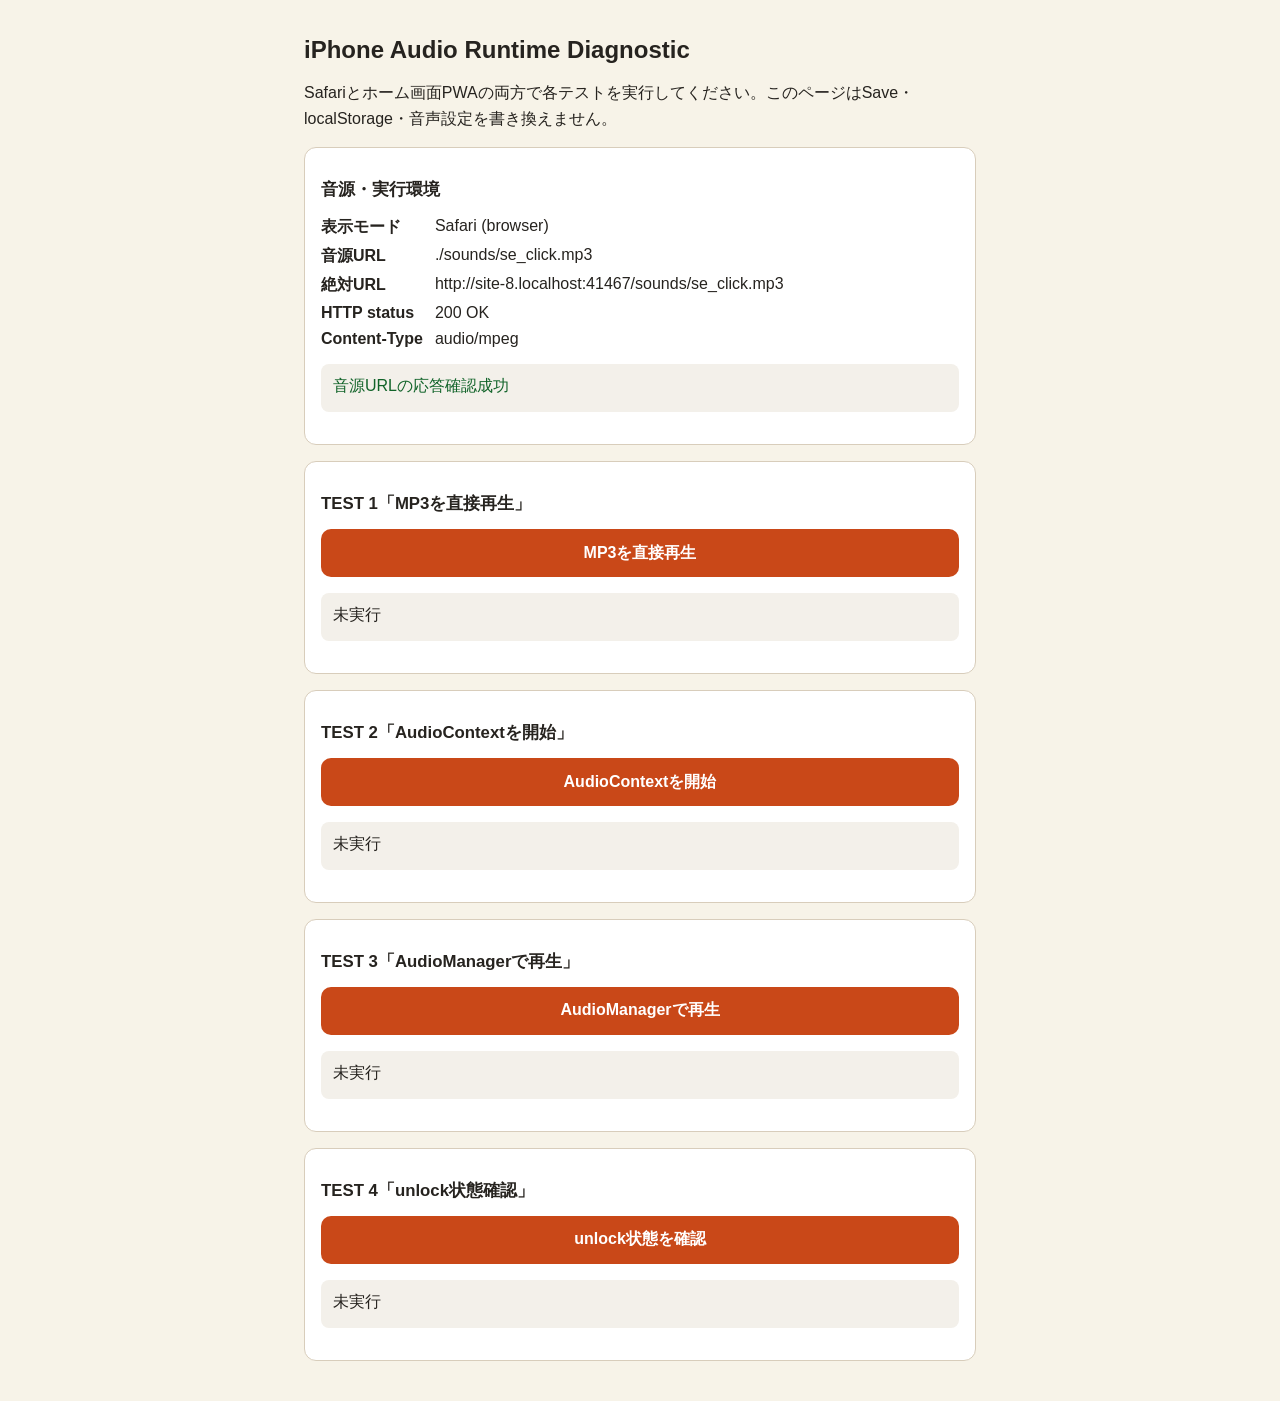
==== audio-audit.html @ 59cc5764 "Add temporary iPhone audio diagnostic page" ====
<!doctype html>
<html lang="ja">
<head>
  <meta charset="utf-8">
  <meta name="viewport" content="width=device-width, initial-scale=1, viewport-fit=cover">
  <meta name="apple-mobile-web-app-capable" content="yes">
  <title>Project EBI iPhone Audio Runtime Diagnostic</title>
  <style>
    :root{font-family:-apple-system,BlinkMacSystemFont,"Hiragino Sans","Yu Gothic",sans-serif;color:#26231f;background:#f7f3e8}*{box-sizing:border-box}body{margin:0}main{max-width:44rem;margin:auto;padding:max(20px,env(safe-area-inset-top)) max(16px,env(safe-area-inset-right)) max(24px,env(safe-area-inset-bottom)) max(16px,env(safe-area-inset-left))}h1{font-size:1.5rem}.note{line-height:1.6}section{margin:16px 0;padding:16px;border:1px solid #d8cdbb;border-radius:12px;background:#fff}h2{font-size:1.05rem}button{width:100%;min-height:48px;padding:12px;border:0;border-radius:10px;background:#c94818;color:#fff;font:inherit;font-weight:700;touch-action:manipulation}button:focus-visible{outline:3px solid #155eef;outline-offset:3px}dl{display:grid;grid-template-columns:max-content 1fr;gap:8px 12px}dt{font-weight:700}dd{min-width:0;margin:0;overflow-wrap:anywhere}.result{padding:12px;min-height:3rem;border-radius:8px;background:#f3f0ea;white-space:pre-wrap;overflow-wrap:anywhere}.ok{color:#116329}.error{color:#a01818}
  </style>
</head>
<body>
  <main>
    <h1>iPhone Audio Runtime Diagnostic</h1>
    <p class="note">Safariとホーム画面PWAの両方で各テストを実行してください。このページはSave・localStorage・音声設定を書き換えません。</p>
    <section id="ar-capture"><h2>音源・実行環境</h2><dl><dt>表示モード</dt><dd id="mode">確認中</dd><dt>音源URL</dt><dd>./sounds/se_click.mp3</dd><dt>絶対URL</dt><dd id="url">確認中</dd><dt>HTTP status</dt><dd id="status">未確認</dd><dt>Content-Type</dt><dd id="mime">未確認</dd></dl><p id="fetch" class="result" role="status" aria-live="polite">確認中</p></section>
    <section id="ar-photo"><h2>TEST 1「MP3を直接再生」</h2><button id="direct" type="button">MP3を直接再生</button><p id="direct-result" class="result" role="status" aria-live="polite">未実行</p></section>
    <section id="ar-search"><h2>TEST 2「AudioContextを開始」</h2><button id="context" type="button">AudioContextを開始</button><p id="context-result" class="result" role="status" aria-live="polite">未実行</p></section>
    <section data-achievement-claim><h2>TEST 3「AudioManagerで再生」</h2><button id="manager" type="button">AudioManagerで再生</button><p id="manager-result" class="result" role="status" aria-live="polite">未実行</p></section>
    <section data-achievement-claim><h2>TEST 4「unlock状態確認」</h2><button id="state" type="button">unlock状態を確認</button><p id="state-result" class="result" role="status" aria-live="polite">未実行</p></section>
  </main>
  <script src="./js/config.js"></script>
  <script src="./js/sound.js?rev=audio-1-unlock"></script>
  <script>
    (function(){
      'use strict';
      var soundUrl=new URL('./sounds/se_click.mp3',location.href),context=null;
      function el(id){return document.getElementById(id)}
      function errorText(error){return(error&&error.name||'Error')+': '+(error&&error.message||String(error||'不明なエラー'))}
      function show(id,text,ok){var node=el(id);node.textContent=text;node.className='result '+(ok?'ok':'error')}
      function audioManager(){return window.EbiAR&&(EbiAR.AudioManager||EbiAR.sound)}
      el('url').textContent=soundUrl.href;
      el('mode').textContent=matchMedia('(display-mode: standalone)').matches||navigator.standalone===true?'ホーム画面PWA (standalone)':'Safari (browser)';
      fetch(soundUrl.href,{method:'HEAD',cache:'no-store',credentials:'same-origin'}).then(function(response){el('status').textContent=response.status+' '+response.statusText;el('mime').textContent=response.headers.get('Content-Type')||'(ヘッダーなし)';show('fetch',response.ok?'音源URLの応答確認成功':'音源URLの応答確認失敗',response.ok)}).catch(function(error){el('status').textContent='取得失敗';el('mime').textContent='取得失敗';show('fetch','fetch失敗\nError: '+errorText(error),false)});
      el('direct').addEventListener('click',async function(){try{var audio=new Audio('./sounds/se_click.mp3');audio.volume=1;await audio.play();show('direct-result','MP3直接再生：成功\n再生開始成功',true)}catch(error){show('direct-result','MP3直接再生：失敗\nError: '+errorText(error),false)}});
      el('context').addEventListener('click',async function(){try{var Context=window.AudioContext||window.webkitAudioContext;if(!Context)throw new Error('AudioContext / webkitAudioContext が利用できません');context=context||new Context();if(context.state==='suspended')await context.resume();show('context-result','AudioContext：'+context.state,context.state==='running')}catch(error){show('context-result','AudioContext：失敗\nError: '+errorText(error),false)}});
      el('manager').addEventListener('click',async function(){var api=audioManager(),captured=null,off=function(){};try{if(!api)throw new Error('AudioManagerが読み込まれていません');if(EbiAR.events)off=EbiAR.events.on('audio:error',function(detail){captured=detail&&detail.error});var unlocked=await api.unlock();var played=await api.playSe('button-tap');if(!played)throw captured||new Error('playSe が false を返しました');show('manager-result','AudioManager：成功\nunlock：'+unlocked+'\n再生開始成功',true)}catch(error){show('manager-result','AudioManager：失敗\nError: '+errorText(captured||error),false)}finally{off()}});
      el('state').addEventListener('click',function(){try{var api=audioManager();if(!api)throw new Error('AudioManagerが読み込まれていません');var value=api.getState();show('state-result',['AudioManager initialize状態：初期化済み','unlock状態：'+value.unlocked,'AudioContext.state：'+(context?context.state:'未生成'),'SE：'+(value.seEnabled?'ON':'OFF'),'SE Volume：'+value.seVolume].join('\n'),true)}catch(error){show('state-result','unlock状態確認：失敗\nError: '+errorText(error),false)}});
    })();
  </script>
</body>
</html>
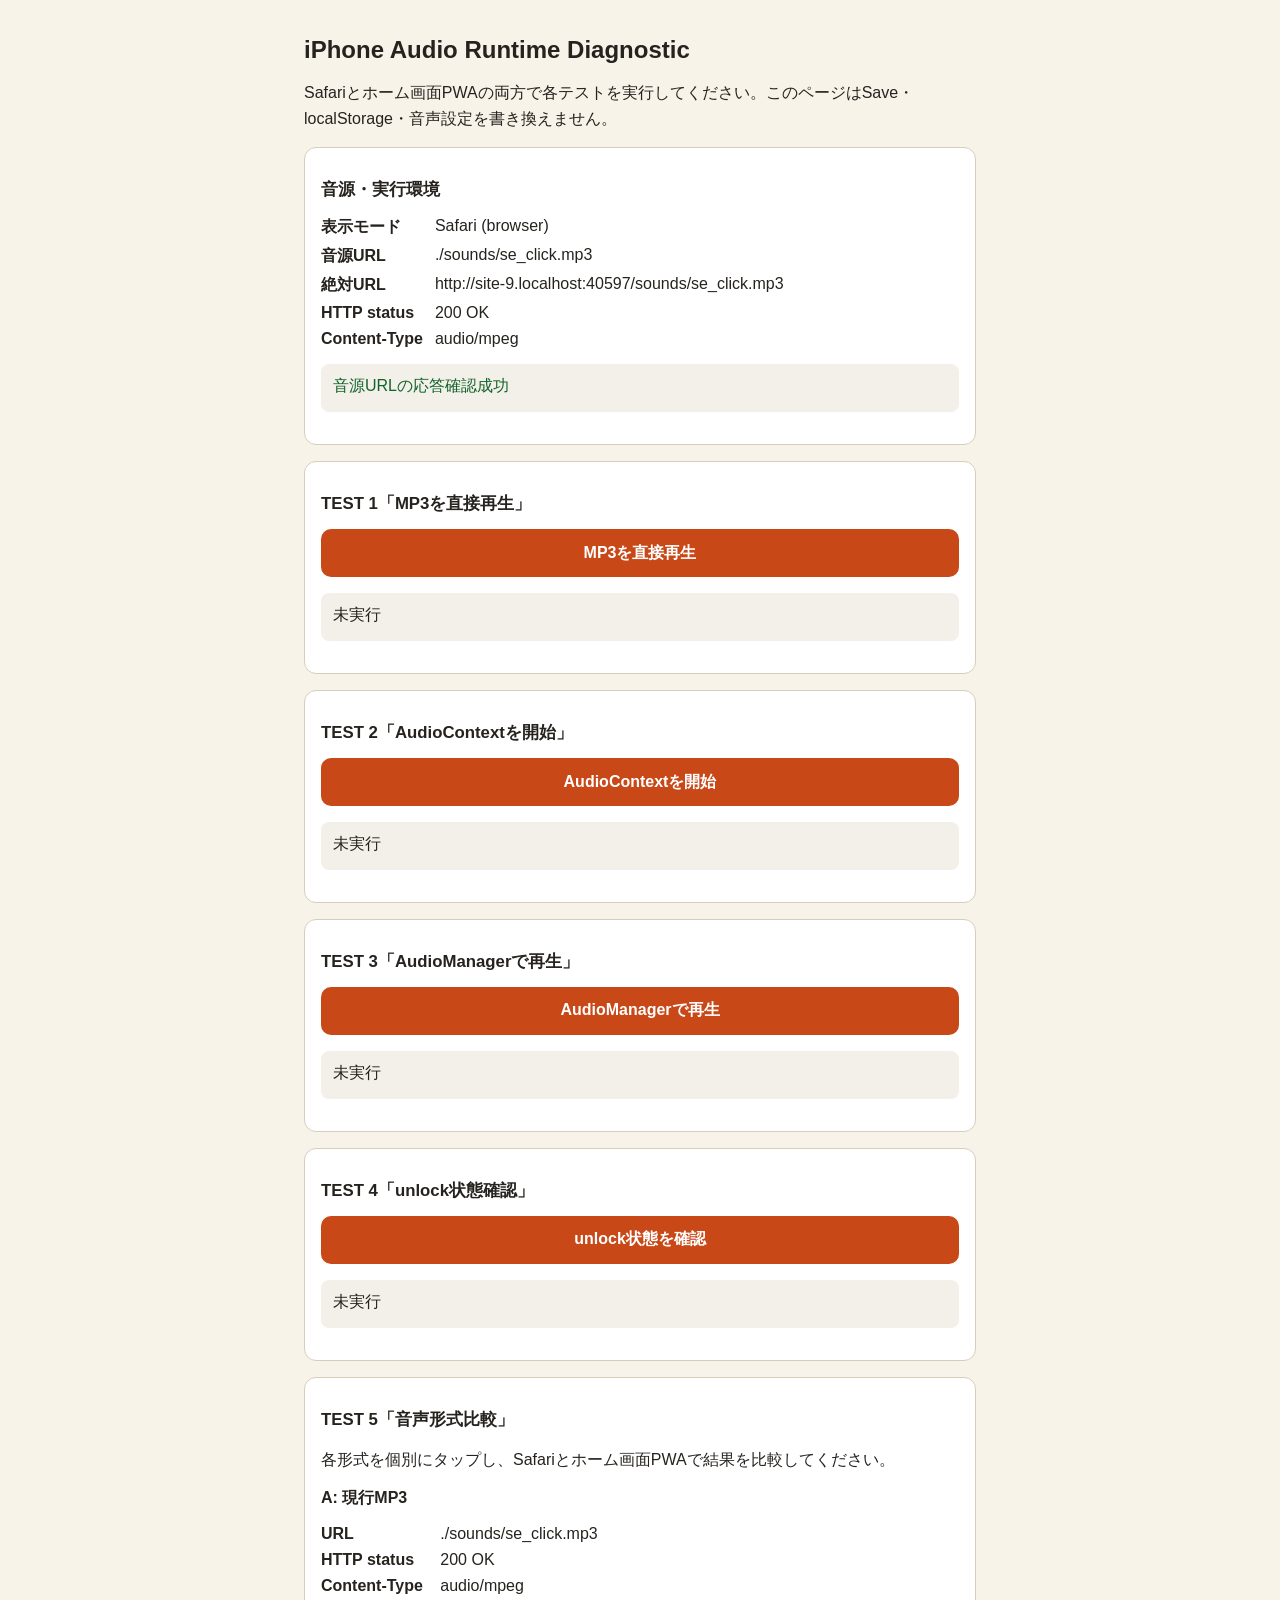
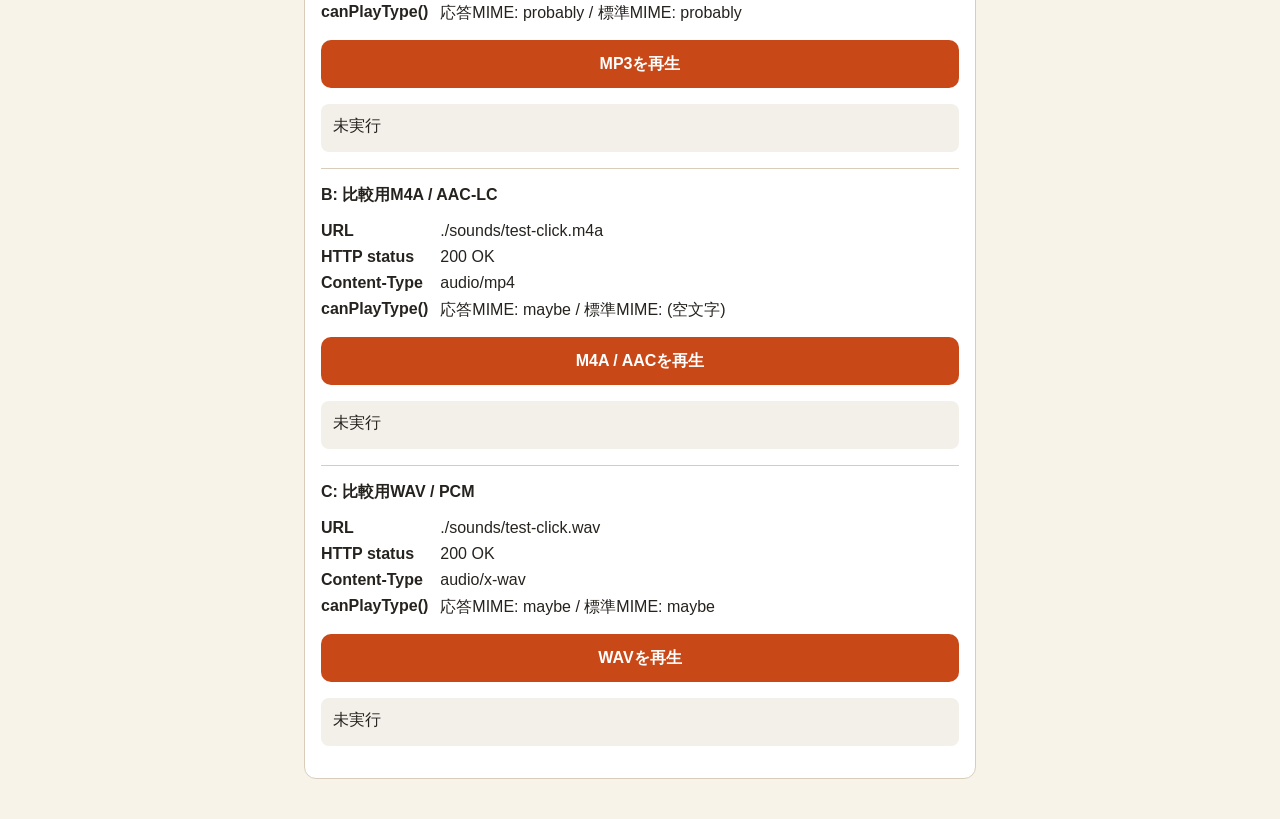
==== commit 60692d85: "Update temporary iPhone audio format diagnostic" ====
--- a/audio-audit.html
+++ b/audio-audit.html
@@ -6,7 +6,7 @@
   <meta name="apple-mobile-web-app-capable" content="yes">
   <title>Project EBI iPhone Audio Runtime Diagnostic</title>
   <style>
-    :root{font-family:-apple-system,BlinkMacSystemFont,"Hiragino Sans","Yu Gothic",sans-serif;color:#26231f;background:#f7f3e8}*{box-sizing:border-box}body{margin:0}main{max-width:44rem;margin:auto;padding:max(20px,env(safe-area-inset-top)) max(16px,env(safe-area-inset-right)) max(24px,env(safe-area-inset-bottom)) max(16px,env(safe-area-inset-left))}h1{font-size:1.5rem}.note{line-height:1.6}section{margin:16px 0;padding:16px;border:1px solid #d8cdbb;border-radius:12px;background:#fff}h2{font-size:1.05rem}button{width:100%;min-height:48px;padding:12px;border:0;border-radius:10px;background:#c94818;color:#fff;font:inherit;font-weight:700;touch-action:manipulation}button:focus-visible{outline:3px solid #155eef;outline-offset:3px}dl{display:grid;grid-template-columns:max-content 1fr;gap:8px 12px}dt{font-weight:700}dd{min-width:0;margin:0;overflow-wrap:anywhere}.result{padding:12px;min-height:3rem;border-radius:8px;background:#f3f0ea;white-space:pre-wrap;overflow-wrap:anywhere}.ok{color:#116329}.error{color:#a01818}
+    :root{font-family:-apple-system,BlinkMacSystemFont,"Hiragino Sans","Yu Gothic",sans-serif;color:#26231f;background:#f7f3e8}*{box-sizing:border-box}body{margin:0}main{max-width:44rem;margin:auto;padding:max(20px,env(safe-area-inset-top)) max(16px,env(safe-area-inset-right)) max(24px,env(safe-area-inset-bottom)) max(16px,env(safe-area-inset-left))}h1{font-size:1.5rem}.note{line-height:1.6}section{margin:16px 0;padding:16px;border:1px solid #d8cdbb;border-radius:12px;background:#fff}h2{font-size:1.05rem}.format{margin-top:16px;padding-top:16px;border-top:1px solid #d8cdbb}.format:first-of-type{margin-top:0;padding-top:0;border-top:0}.format h3{margin:0 0 10px;font-size:1rem}button{width:100%;min-height:48px;padding:12px;border:0;border-radius:10px;background:#c94818;color:#fff;font:inherit;font-weight:700;touch-action:manipulation}button:focus-visible{outline:3px solid #155eef;outline-offset:3px}dl{display:grid;grid-template-columns:max-content 1fr;gap:8px 12px}dt{font-weight:700}dd{min-width:0;margin:0;overflow-wrap:anywhere}.result{padding:12px;min-height:3rem;border-radius:8px;background:#f3f0ea;white-space:pre-wrap;overflow-wrap:anywhere}.ok{color:#116329}.error{color:#a01818}
   </style>
 </head>
 <body>
@@ -18,6 +18,13 @@
     <section id="ar-search"><h2>TEST 2「AudioContextを開始」</h2><button id="context" type="button">AudioContextを開始</button><p id="context-result" class="result" role="status" aria-live="polite">未実行</p></section>
     <section data-achievement-claim><h2>TEST 3「AudioManagerで再生」</h2><button id="manager" type="button">AudioManagerで再生</button><p id="manager-result" class="result" role="status" aria-live="polite">未実行</p></section>
     <section data-achievement-claim><h2>TEST 4「unlock状態確認」</h2><button id="state" type="button">unlock状態を確認</button><p id="state-result" class="result" role="status" aria-live="polite">未実行</p></section>
+    <section data-achievement-claim>
+      <h2>TEST 5「音声形式比較」</h2>
+      <p class="note">各形式を個別にタップし、Safariとホーム画面PWAで結果を比較してください。</p>
+      <article class="format"><h3>A: 現行MP3</h3><dl><dt>URL</dt><dd>./sounds/se_click.mp3</dd><dt>HTTP status</dt><dd id="compare-mp3-status">確認中</dd><dt>Content-Type</dt><dd id="compare-mp3-mime">確認中</dd><dt>canPlayType()</dt><dd id="compare-mp3-can-play">確認中</dd></dl><button id="compare-mp3" type="button">MP3を再生</button><p id="compare-mp3-result" class="result" role="status" aria-live="polite">未実行</p></article>
+      <article class="format"><h3>B: 比較用M4A / AAC-LC</h3><dl><dt>URL</dt><dd>./sounds/test-click.m4a</dd><dt>HTTP status</dt><dd id="compare-m4a-status">確認中</dd><dt>Content-Type</dt><dd id="compare-m4a-mime">確認中</dd><dt>canPlayType()</dt><dd id="compare-m4a-can-play">確認中</dd></dl><button id="compare-m4a" type="button">M4A / AACを再生</button><p id="compare-m4a-result" class="result" role="status" aria-live="polite">未実行</p></article>
+      <article class="format"><h3>C: 比較用WAV / PCM</h3><dl><dt>URL</dt><dd>./sounds/test-click.wav</dd><dt>HTTP status</dt><dd id="compare-wav-status">確認中</dd><dt>Content-Type</dt><dd id="compare-wav-mime">確認中</dd><dt>canPlayType()</dt><dd id="compare-wav-can-play">確認中</dd></dl><button id="compare-wav" type="button">WAVを再生</button><p id="compare-wav-result" class="result" role="status" aria-live="polite">未実行</p></article>
+    </section>
   </main>
   <script src="./js/config.js"></script>
   <script src="./js/sound.js?rev=audio-1-unlock"></script>
@@ -29,6 +36,29 @@
       function errorText(error){return(error&&error.name||'Error')+': '+(error&&error.message||String(error||'不明なエラー'))}
       function show(id,text,ok){var node=el(id);node.textContent=text;node.className='result '+(ok?'ok':'error')}
       function audioManager(){return window.EbiAR&&(EbiAR.AudioManager||EbiAR.sound)}
+      function auditFormat(item){
+        var probe=new Audio();
+        fetch(item.url,{method:'HEAD',cache:'no-store',credentials:'same-origin'}).then(function(response){
+          var contentType=response.headers.get('Content-Type')||'';
+          el('compare-'+item.id+'-status').textContent=response.status+' '+response.statusText;
+          el('compare-'+item.id+'-mime').textContent=contentType||'(ヘッダーなし)';
+          el('compare-'+item.id+'-can-play').textContent='応答MIME: '+(probe.canPlayType(contentType)||'(空文字)')+' / 標準MIME: '+(probe.canPlayType(item.standardType)||'(空文字)');
+        }).catch(function(error){
+          el('compare-'+item.id+'-status').textContent='取得失敗';
+          el('compare-'+item.id+'-mime').textContent=errorText(error);
+          el('compare-'+item.id+'-can-play').textContent='標準MIME: '+(probe.canPlayType(item.standardType)||'(空文字)');
+        });
+        el('compare-'+item.id).addEventListener('click',async function(){
+          try{
+            var audio=new Audio(item.url);
+            audio.volume=1;
+            await audio.play();
+            show('compare-'+item.id+'-result','play() Promise：成功\n再生開始成功',true);
+          }catch(error){
+            show('compare-'+item.id+'-result','play() Promise：失敗\nerror.name：'+(error.name||'Error')+'\nerror.message：'+(error.message||String(error)),false);
+          }
+        });
+      }
       el('url').textContent=soundUrl.href;
       el('mode').textContent=matchMedia('(display-mode: standalone)').matches||navigator.standalone===true?'ホーム画面PWA (standalone)':'Safari (browser)';
       fetch(soundUrl.href,{method:'HEAD',cache:'no-store',credentials:'same-origin'}).then(function(response){el('status').textContent=response.status+' '+response.statusText;el('mime').textContent=response.headers.get('Content-Type')||'(ヘッダーなし)';show('fetch',response.ok?'音源URLの応答確認成功':'音源URLの応答確認失敗',response.ok)}).catch(function(error){el('status').textContent='取得失敗';el('mime').textContent='取得失敗';show('fetch','fetch失敗\nError: '+errorText(error),false)});
@@ -36,6 +66,7 @@
       el('context').addEventListener('click',async function(){try{var Context=window.AudioContext||window.webkitAudioContext;if(!Context)throw new Error('AudioContext / webkitAudioContext が利用できません');context=context||new Context();if(context.state==='suspended')await context.resume();show('context-result','AudioContext：'+context.state,context.state==='running')}catch(error){show('context-result','AudioContext：失敗\nError: '+errorText(error),false)}});
       el('manager').addEventListener('click',async function(){var api=audioManager(),captured=null,off=function(){};try{if(!api)throw new Error('AudioManagerが読み込まれていません');if(EbiAR.events)off=EbiAR.events.on('audio:error',function(detail){captured=detail&&detail.error});var unlocked=await api.unlock();var played=await api.playSe('button-tap');if(!played)throw captured||new Error('playSe が false を返しました');show('manager-result','AudioManager：成功\nunlock：'+unlocked+'\n再生開始成功',true)}catch(error){show('manager-result','AudioManager：失敗\nError: '+errorText(captured||error),false)}finally{off()}});
       el('state').addEventListener('click',function(){try{var api=audioManager();if(!api)throw new Error('AudioManagerが読み込まれていません');var value=api.getState();show('state-result',['AudioManager initialize状態：初期化済み','unlock状態：'+value.unlocked,'AudioContext.state：'+(context?context.state:'未生成'),'SE：'+(value.seEnabled?'ON':'OFF'),'SE Volume：'+value.seVolume].join('\n'),true)}catch(error){show('state-result','unlock状態確認：失敗\nError: '+errorText(error),false)}});
+      [{id:'mp3',url:'./sounds/se_click.mp3',standardType:'audio/mpeg'},{id:'m4a',url:'./sounds/test-click.m4a',standardType:'audio/mp4; codecs="mp4a.40.2"'},{id:'wav',url:'./sounds/test-click.wav',standardType:'audio/wav'}].forEach(auditFormat);
     })();
   </script>
 </body>
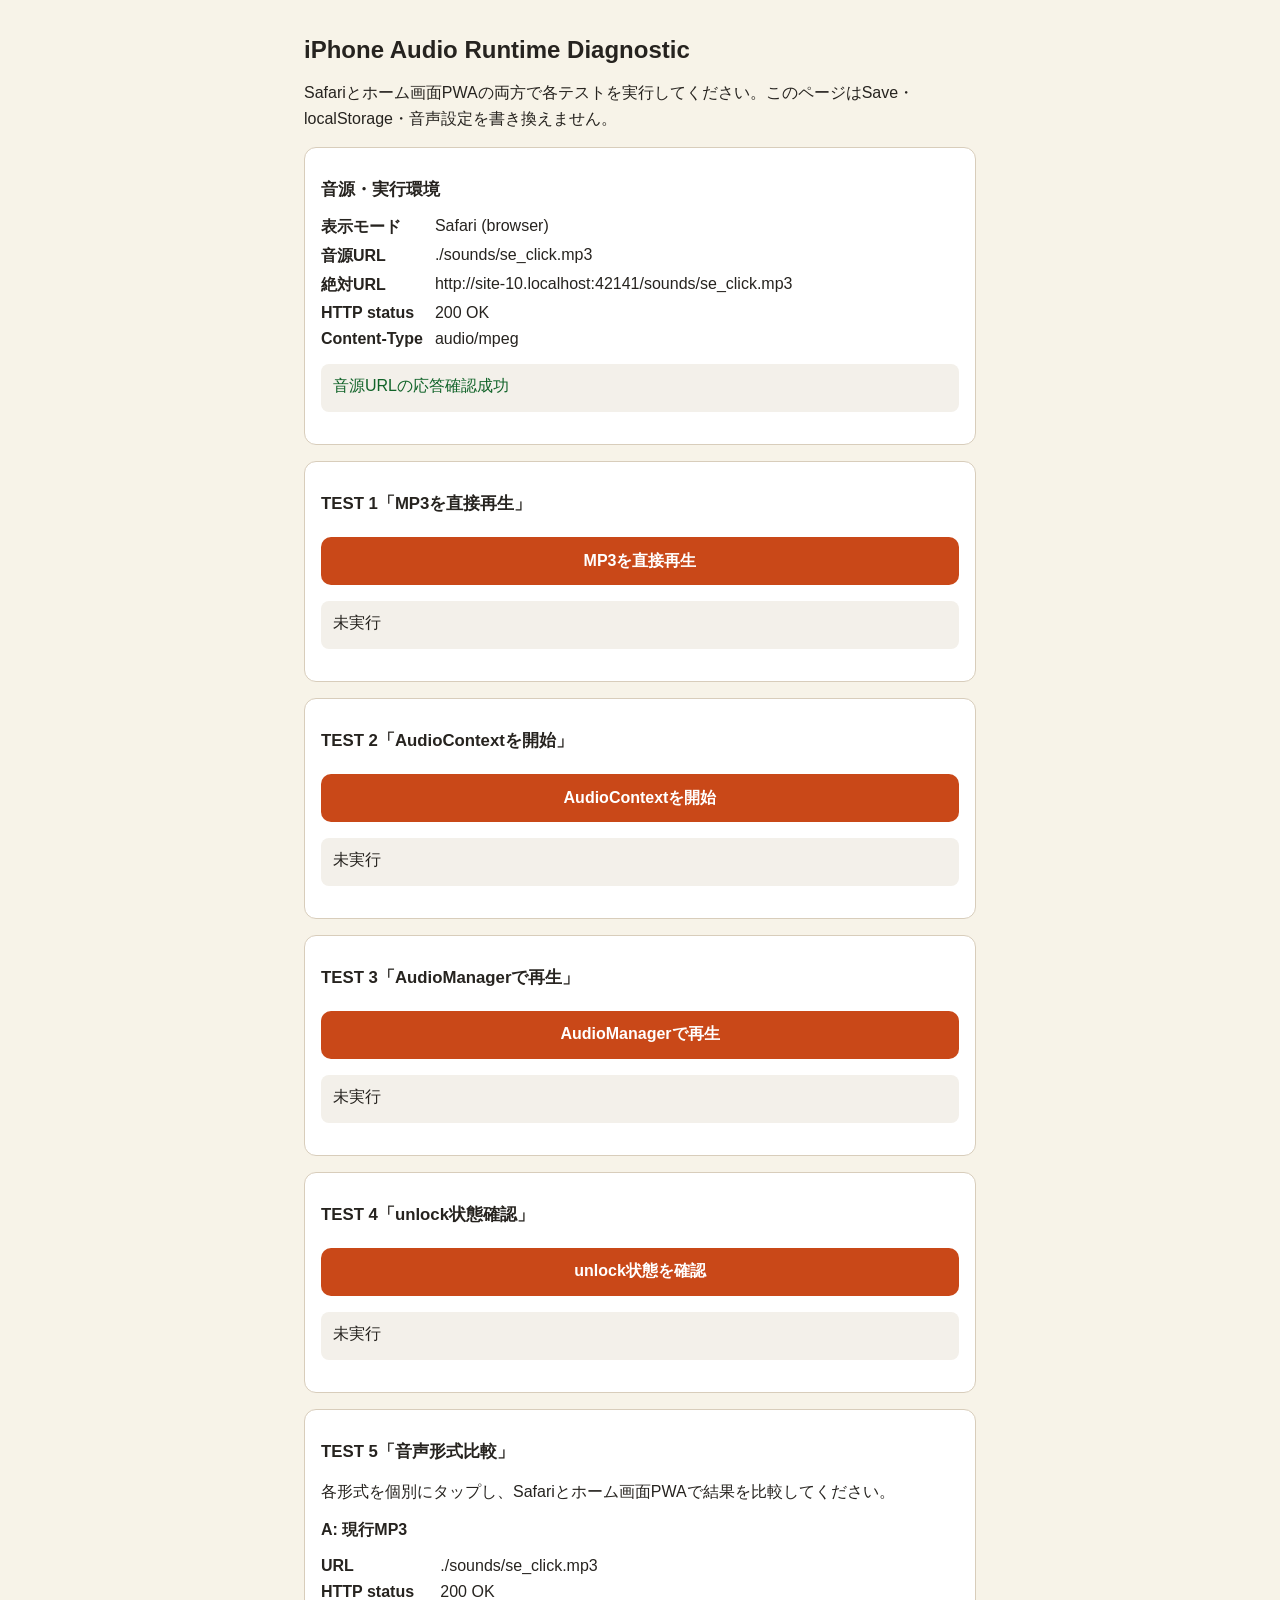
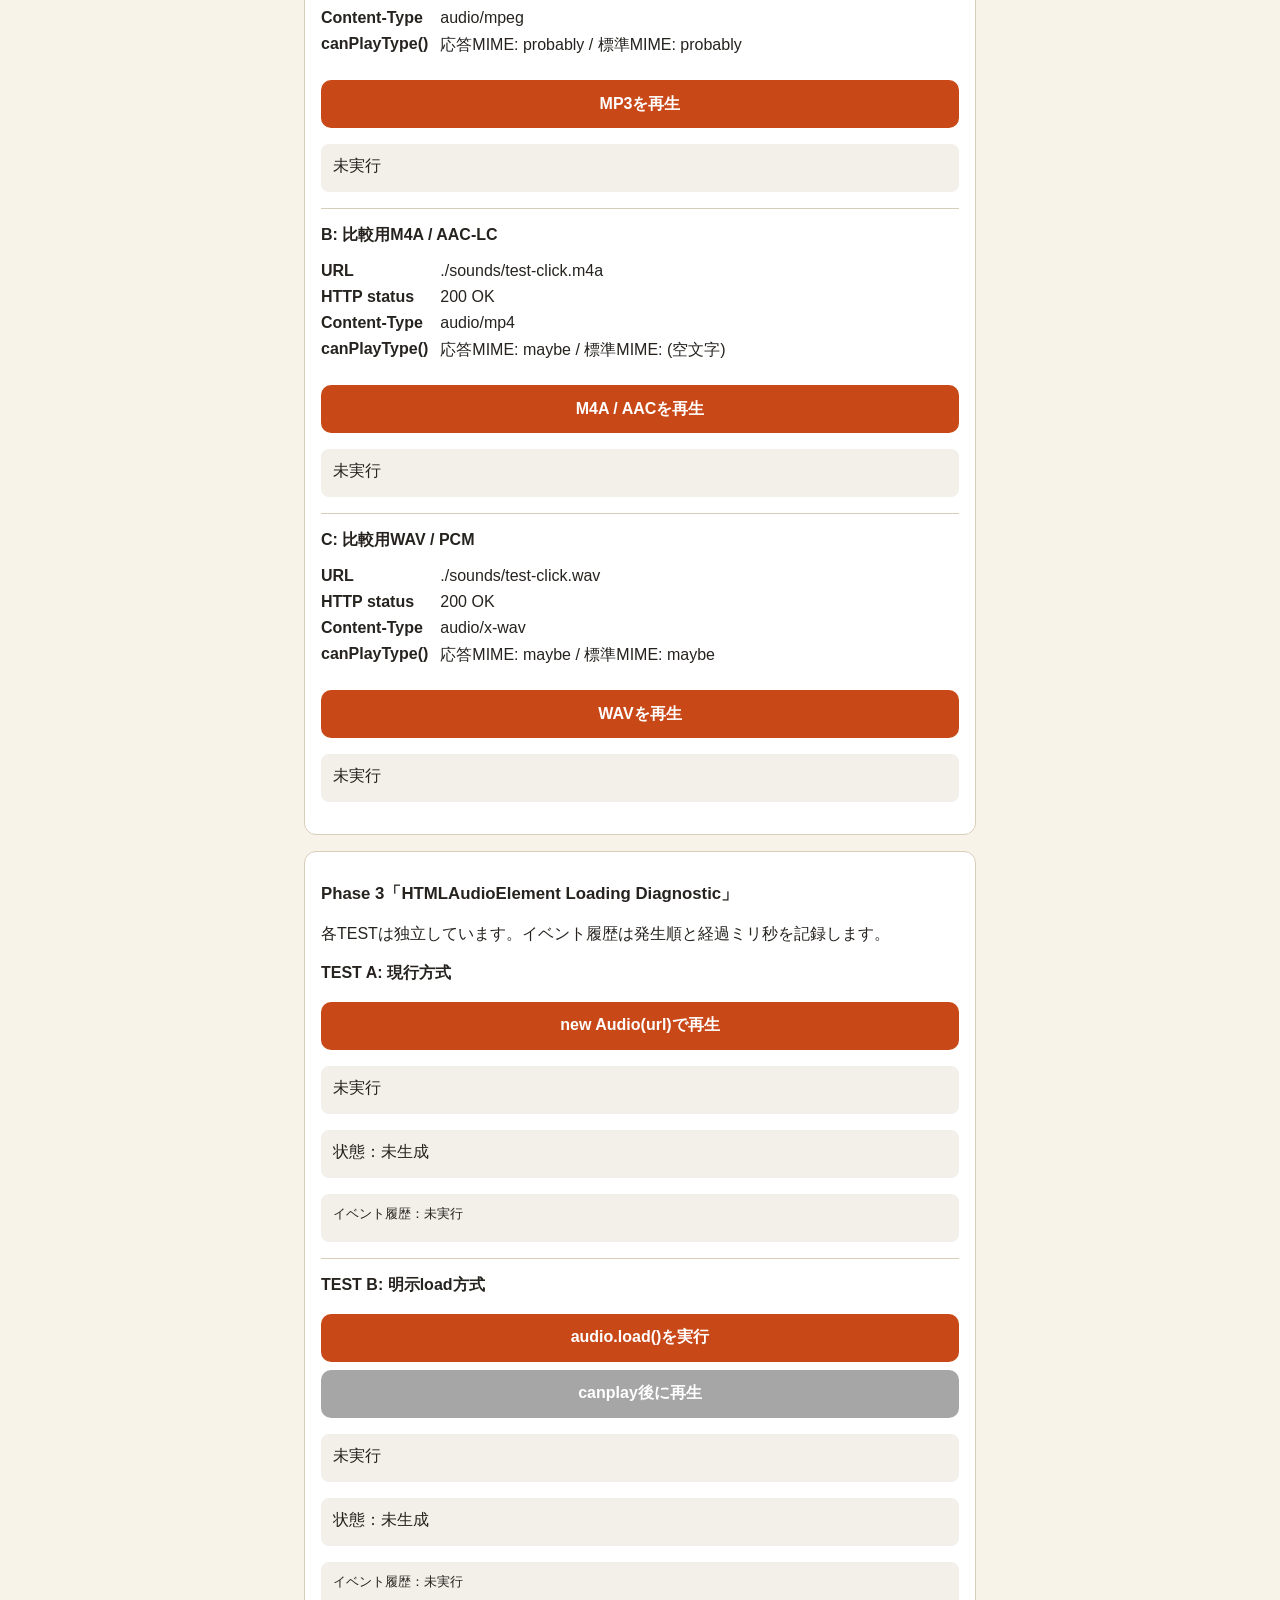
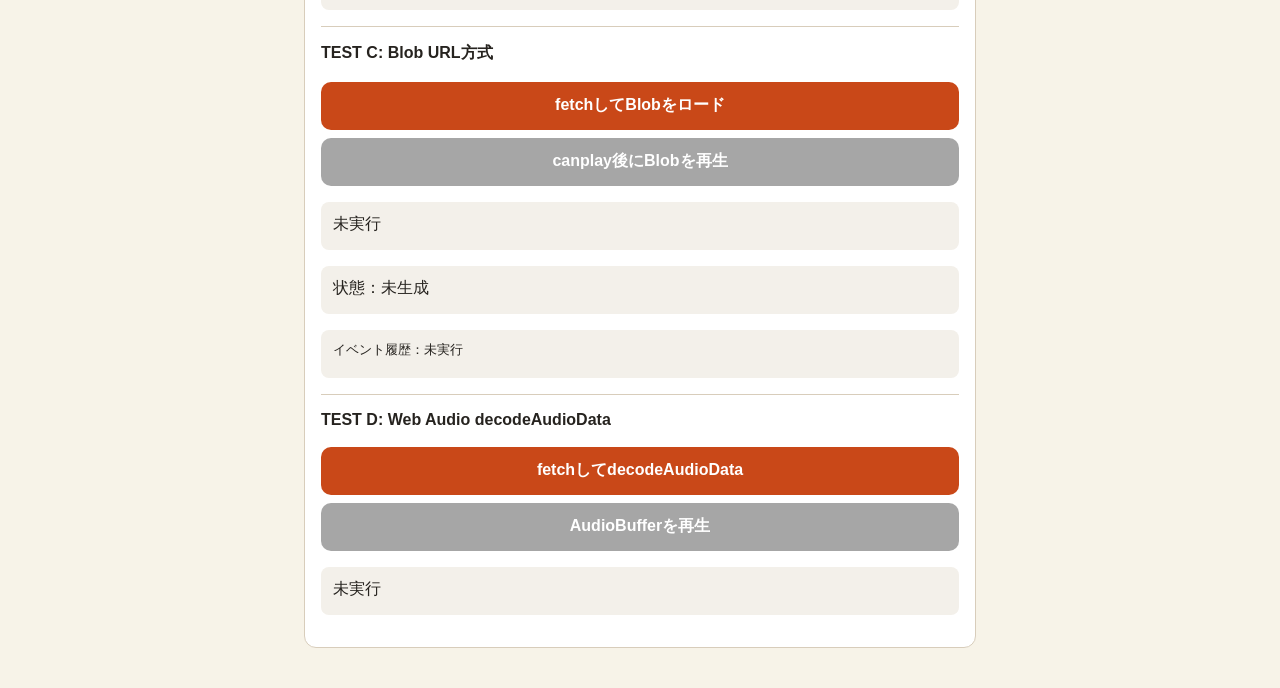
==== commit 57320fd1: "Update temporary iPhone audio loading diagnostic" ====
--- a/audio-audit.html
+++ b/audio-audit.html
@@ -6,7 +6,7 @@
   <meta name="apple-mobile-web-app-capable" content="yes">
   <title>Project EBI iPhone Audio Runtime Diagnostic</title>
   <style>
-    :root{font-family:-apple-system,BlinkMacSystemFont,"Hiragino Sans","Yu Gothic",sans-serif;color:#26231f;background:#f7f3e8}*{box-sizing:border-box}body{margin:0}main{max-width:44rem;margin:auto;padding:max(20px,env(safe-area-inset-top)) max(16px,env(safe-area-inset-right)) max(24px,env(safe-area-inset-bottom)) max(16px,env(safe-area-inset-left))}h1{font-size:1.5rem}.note{line-height:1.6}section{margin:16px 0;padding:16px;border:1px solid #d8cdbb;border-radius:12px;background:#fff}h2{font-size:1.05rem}.format{margin-top:16px;padding-top:16px;border-top:1px solid #d8cdbb}.format:first-of-type{margin-top:0;padding-top:0;border-top:0}.format h3{margin:0 0 10px;font-size:1rem}button{width:100%;min-height:48px;padding:12px;border:0;border-radius:10px;background:#c94818;color:#fff;font:inherit;font-weight:700;touch-action:manipulation}button:focus-visible{outline:3px solid #155eef;outline-offset:3px}dl{display:grid;grid-template-columns:max-content 1fr;gap:8px 12px}dt{font-weight:700}dd{min-width:0;margin:0;overflow-wrap:anywhere}.result{padding:12px;min-height:3rem;border-radius:8px;background:#f3f0ea;white-space:pre-wrap;overflow-wrap:anywhere}.ok{color:#116329}.error{color:#a01818}
+    :root{font-family:-apple-system,BlinkMacSystemFont,"Hiragino Sans","Yu Gothic",sans-serif;color:#26231f;background:#f7f3e8}*{box-sizing:border-box}body{margin:0}main{max-width:44rem;margin:auto;padding:max(20px,env(safe-area-inset-top)) max(16px,env(safe-area-inset-right)) max(24px,env(safe-area-inset-bottom)) max(16px,env(safe-area-inset-left))}h1{font-size:1.5rem}.note{line-height:1.6}section{margin:16px 0;padding:16px;border:1px solid #d8cdbb;border-radius:12px;background:#fff}h2{font-size:1.05rem}.format{margin-top:16px;padding-top:16px;border-top:1px solid #d8cdbb}.format:first-of-type{margin-top:0;padding-top:0;border-top:0}.format h3{margin:0 0 10px;font-size:1rem}button{width:100%;min-height:48px;margin-top:8px;padding:12px;border:0;border-radius:10px;background:#c94818;color:#fff;font:inherit;font-weight:700;touch-action:manipulation}button:disabled{background:#777;opacity:.65}button:focus-visible{outline:3px solid #155eef;outline-offset:3px}dl{display:grid;grid-template-columns:max-content 1fr;gap:8px 12px}dt{font-weight:700}dd{min-width:0;margin:0;overflow-wrap:anywhere}.result,.history{padding:12px;min-height:3rem;border-radius:8px;background:#f3f0ea;white-space:pre-wrap;overflow-wrap:anywhere}.history{max-height:18rem;overflow:auto;font:0.8rem/1.45 ui-monospace,SFMono-Regular,Consolas,monospace}.ok{color:#116329}.error{color:#a01818}
   </style>
 </head>
 <body>
@@ -25,17 +25,38 @@
       <article class="format"><h3>B: 比較用M4A / AAC-LC</h3><dl><dt>URL</dt><dd>./sounds/test-click.m4a</dd><dt>HTTP status</dt><dd id="compare-m4a-status">確認中</dd><dt>Content-Type</dt><dd id="compare-m4a-mime">確認中</dd><dt>canPlayType()</dt><dd id="compare-m4a-can-play">確認中</dd></dl><button id="compare-m4a" type="button">M4A / AACを再生</button><p id="compare-m4a-result" class="result" role="status" aria-live="polite">未実行</p></article>
       <article class="format"><h3>C: 比較用WAV / PCM</h3><dl><dt>URL</dt><dd>./sounds/test-click.wav</dd><dt>HTTP status</dt><dd id="compare-wav-status">確認中</dd><dt>Content-Type</dt><dd id="compare-wav-mime">確認中</dd><dt>canPlayType()</dt><dd id="compare-wav-can-play">確認中</dd></dl><button id="compare-wav" type="button">WAVを再生</button><p id="compare-wav-result" class="result" role="status" aria-live="polite">未実行</p></article>
     </section>
+    <section data-achievement-claim>
+      <h2>Phase 3「HTMLAudioElement Loading Diagnostic」</h2>
+      <p class="note">各TESTは独立しています。イベント履歴は発生順と経過ミリ秒を記録します。</p>
+      <article class="format"><h3>TEST A: 現行方式</h3><button id="phase3-a-start" type="button">new Audio(url)で再生</button><p id="phase3-a-result" class="result" role="status" aria-live="polite">未実行</p><p id="phase3-a-state" class="result">状態：未生成</p><pre id="phase3-a-history" class="history" aria-label="TEST A イベント履歴">イベント履歴：未実行</pre></article>
+      <article class="format"><h3>TEST B: 明示load方式</h3><button id="phase3-b-load" type="button">audio.load()を実行</button><button id="phase3-b-play" type="button" disabled>canplay後に再生</button><p id="phase3-b-result" class="result" role="status" aria-live="polite">未実行</p><p id="phase3-b-state" class="result">状態：未生成</p><pre id="phase3-b-history" class="history" aria-label="TEST B イベント履歴">イベント履歴：未実行</pre></article>
+      <article class="format"><h3>TEST C: Blob URL方式</h3><button id="phase3-c-load" type="button">fetchしてBlobをロード</button><button id="phase3-c-play" type="button" disabled>canplay後にBlobを再生</button><p id="phase3-c-result" class="result" role="status" aria-live="polite">未実行</p><p id="phase3-c-state" class="result">状態：未生成</p><pre id="phase3-c-history" class="history" aria-label="TEST C イベント履歴">イベント履歴：未実行</pre></article>
+      <article class="format"><h3>TEST D: Web Audio decodeAudioData</h3><button id="phase3-d-decode" type="button">fetchしてdecodeAudioData</button><button id="phase3-d-play" type="button" disabled>AudioBufferを再生</button><p id="phase3-d-result" class="result" role="status" aria-live="polite">未実行</p></article>
+    </section>
   </main>
   <script src="./js/config.js"></script>
   <script src="./js/sound.js?rev=audio-1-unlock"></script>
   <script>
     (function(){
       'use strict';
-      var soundUrl=new URL('./sounds/se_click.mp3',location.href),context=null;
+      var soundUrl=new URL('./sounds/se_click.mp3',location.href),context=null,phase3B=null,phase3C=null,phase3BlobUrl=null,decodedBuffer=null;
+      var mediaEvents=['loadstart','durationchange','loadedmetadata','loadeddata','progress','canplay','canplaythrough','suspend','stalled','waiting','error','abort','emptied'];
       function el(id){return document.getElementById(id)}
       function errorText(error){return(error&&error.name||'Error')+': '+(error&&error.message||String(error||'不明なエラー'))}
       function show(id,text,ok){var node=el(id);node.textContent=text;node.className='result '+(ok?'ok':'error')}
       function audioManager(){return window.EbiAR&&(EbiAR.AudioManager||EbiAR.sound)}
+      function mediaError(audio){return audio.error?'code='+audio.error.code+', message='+(audio.error.message||'(空文字)'):'なし'}
+      function mediaState(audio){return['networkState：'+audio.networkState,'readyState：'+audio.readyState,'audio.error：'+mediaError(audio),'currentSrc：'+(audio.currentSrc||'(空文字)'),'src：'+(audio.src||'(空文字)')].join('\n')}
+      function attachMediaDiagnostics(audio,prefix,onEvent){
+        var started=performance.now(),history=[];
+        function updateState(){el(prefix+'-state').textContent=mediaState(audio)}
+        el(prefix+'-history').textContent='イベント履歴：待機中';
+        mediaEvents.forEach(function(name){audio.addEventListener(name,function(){var line='+'+Math.round(performance.now()-started)+'ms '+name+' | networkState='+audio.networkState+' readyState='+audio.readyState;if(name==='error')line+=' | mediaError='+mediaError(audio);history.push(line);el(prefix+'-history').textContent=history.join('\n');updateState();if(onEvent)onEvent(name,audio)})});
+        updateState();
+      }
+      function releaseMedia(audio){if(!audio)return;try{audio.pause();audio.removeAttribute('src');audio.load()}catch(error){/* 診断用解放失敗は次の状態表示へ影響させない。 */}}
+      function revokePhase3Blob(){if(phase3BlobUrl){URL.revokeObjectURL(phase3BlobUrl);phase3BlobUrl=null}}
+      async function ensureContext(){var Context=window.AudioContext||window.webkitAudioContext;if(!Context)throw new Error('AudioContext / webkitAudioContext が利用できません');context=context||new Context();if(context.state==='suspended')await context.resume();return context}
       function auditFormat(item){
         var probe=new Audio();
         fetch(item.url,{method:'HEAD',cache:'no-store',credentials:'same-origin'}).then(function(response){
@@ -67,6 +88,14 @@
       el('manager').addEventListener('click',async function(){var api=audioManager(),captured=null,off=function(){};try{if(!api)throw new Error('AudioManagerが読み込まれていません');if(EbiAR.events)off=EbiAR.events.on('audio:error',function(detail){captured=detail&&detail.error});var unlocked=await api.unlock();var played=await api.playSe('button-tap');if(!played)throw captured||new Error('playSe が false を返しました');show('manager-result','AudioManager：成功\nunlock：'+unlocked+'\n再生開始成功',true)}catch(error){show('manager-result','AudioManager：失敗\nError: '+errorText(captured||error),false)}finally{off()}});
       el('state').addEventListener('click',function(){try{var api=audioManager();if(!api)throw new Error('AudioManagerが読み込まれていません');var value=api.getState();show('state-result',['AudioManager initialize状態：初期化済み','unlock状態：'+value.unlocked,'AudioContext.state：'+(context?context.state:'未生成'),'SE：'+(value.seEnabled?'ON':'OFF'),'SE Volume：'+value.seVolume].join('\n'),true)}catch(error){show('state-result','unlock状態確認：失敗\nError: '+errorText(error),false)}});
       [{id:'mp3',url:'./sounds/se_click.mp3',standardType:'audio/mpeg'},{id:'m4a',url:'./sounds/test-click.m4a',standardType:'audio/mp4; codecs="mp4a.40.2"'},{id:'wav',url:'./sounds/test-click.wav',standardType:'audio/wav'}].forEach(auditFormat);
+      el('phase3-a-start').addEventListener('click',async function(){var audio=new Audio('./sounds/se_click.mp3');attachMediaDiagnostics(audio,'phase3-a');try{await audio.play();show('phase3-a-result','play() Promise：成功\n再生開始成功',true)}catch(error){show('phase3-a-result','play() Promise：失敗\n'+errorText(error),false);el('phase3-a-state').textContent=mediaState(audio)}});
+      el('phase3-b-load').addEventListener('click',function(){releaseMedia(phase3B);phase3B=new Audio();el('phase3-b-play').disabled=true;attachMediaDiagnostics(phase3B,'phase3-b',function(name){if(name==='canplay')el('phase3-b-play').disabled=false});phase3B.preload='auto';phase3B.src='./sounds/se_click.mp3';phase3B.load();show('phase3-b-result','load()実行済み。canplayを待機中です。',true)});
+      el('phase3-b-play').addEventListener('click',async function(){try{phase3B.currentTime=0;await phase3B.play();show('phase3-b-result','play() Promise：成功\n再生開始成功',true)}catch(error){show('phase3-b-result','play() Promise：失敗\n'+errorText(error),false);el('phase3-b-state').textContent=mediaState(phase3B)}});
+      el('phase3-c-load').addEventListener('click',async function(){releaseMedia(phase3C);revokePhase3Blob();el('phase3-c-play').disabled=true;try{var response=await fetch('./sounds/se_click.mp3',{cache:'no-store',credentials:'same-origin'});var blob=await response.blob();phase3BlobUrl=URL.createObjectURL(blob);phase3C=new Audio();attachMediaDiagnostics(phase3C,'phase3-c',function(name){if(name==='canplay')el('phase3-c-play').disabled=false});phase3C.preload='auto';phase3C.src=phase3BlobUrl;phase3C.load();show('phase3-c-result',['fetch status：'+response.status+' '+response.statusText,'blob.type：'+(blob.type||'(空文字)'),'blob.size：'+blob.size,'Blob URLロード開始'].join('\n'),response.ok)}catch(error){show('phase3-c-result','Blobロード：失敗\n'+errorText(error),false);revokePhase3Blob()}});
+      el('phase3-c-play').addEventListener('click',async function(){try{phase3C.currentTime=0;await phase3C.play();show('phase3-c-result',el('phase3-c-result').textContent+'\nplay() Promise：成功\n再生開始成功',true);phase3C.addEventListener('ended',revokePhase3Blob,{once:true})}catch(error){show('phase3-c-result',el('phase3-c-result').textContent+'\nplay() Promise：失敗\n'+errorText(error),false);el('phase3-c-state').textContent=mediaState(phase3C);revokePhase3Blob()}});
+      el('phase3-d-decode').addEventListener('click',async function(){decodedBuffer=null;el('phase3-d-play').disabled=true;try{var audioContext=await ensureContext();var response=await fetch('./sounds/se_click.mp3',{cache:'no-store',credentials:'same-origin'});var arrayBuffer=await response.arrayBuffer();if(!response.ok)throw new Error('fetch HTTP '+response.status);decodedBuffer=await audioContext.decodeAudioData(arrayBuffer);el('phase3-d-play').disabled=false;show('phase3-d-result',['decodeAudioData：成功','fetch status：'+response.status+' '+response.statusText,'bytes：'+arrayBuffer.byteLength,'decoded duration：'+decodedBuffer.duration,'sampleRate：'+decodedBuffer.sampleRate,'numberOfChannels：'+decodedBuffer.numberOfChannels,'AudioContext.state：'+audioContext.state].join('\n'),true)}catch(error){show('phase3-d-result','decodeAudioData：失敗\n'+errorText(error),false)}});
+      el('phase3-d-play').addEventListener('click',async function(){try{var audioContext=await ensureContext();var source=audioContext.createBufferSource();source.buffer=decodedBuffer;source.connect(audioContext.destination);source.start(0);show('phase3-d-result',el('phase3-d-result').textContent+'\nAudioBufferSourceNode：再生開始成功',true)}catch(error){show('phase3-d-result',el('phase3-d-result').textContent+'\nAudioBufferSourceNode：失敗\n'+errorText(error),false)}});
+      window.addEventListener('pagehide',function(){releaseMedia(phase3B);releaseMedia(phase3C);revokePhase3Blob()},{once:true});
     })();
   </script>
 </body>
